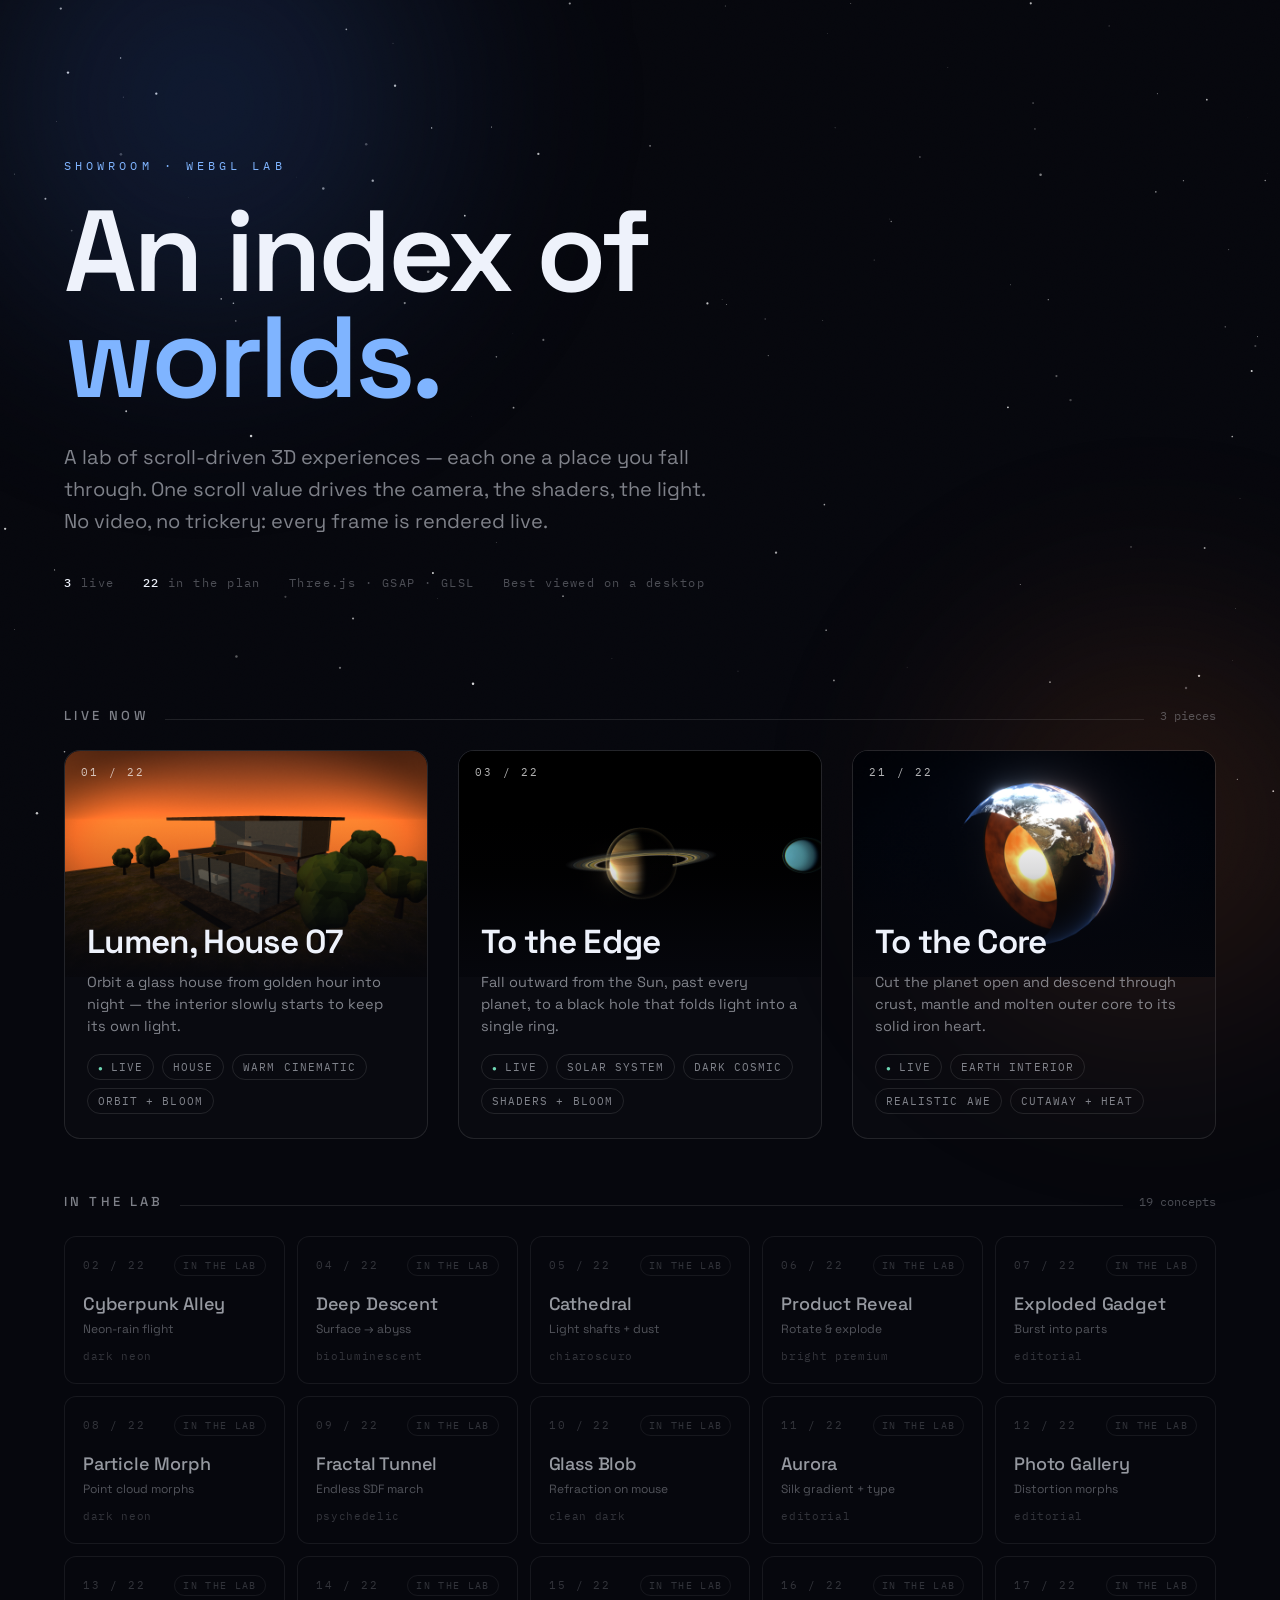
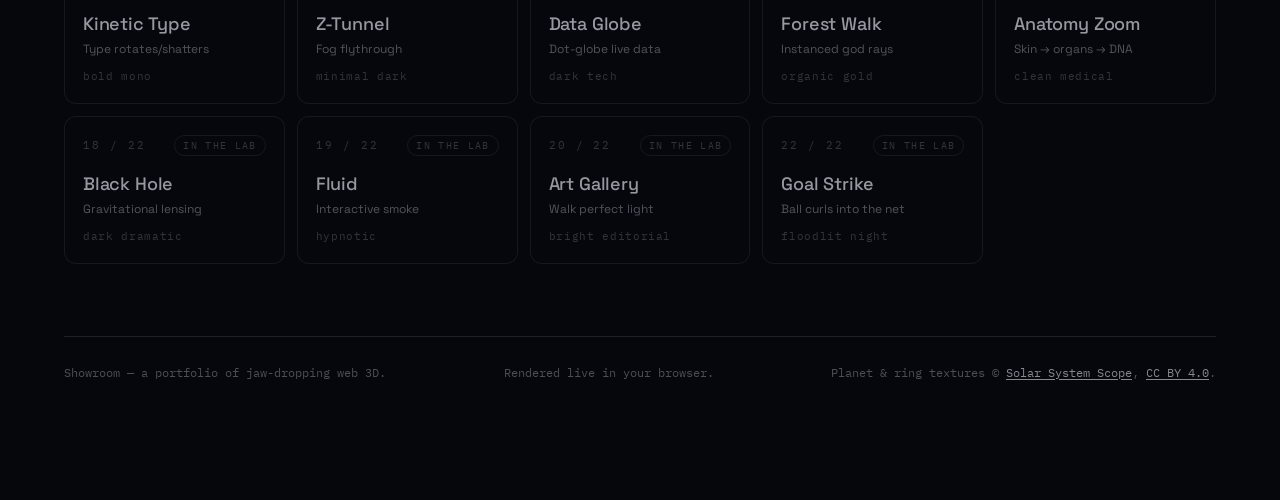
==== index.html @ 47e50769 "chore: initialize repository, capture current showroom state" ====
<!doctype html>
<html lang="en">
<head>
<meta charset="utf-8">
<meta name="viewport" content="width=device-width, initial-scale=1">
<title>Showroom — An Index of Worlds</title>
<meta name="description" content="A lab of scroll-driven 3D web experiences. Each one is a world you fall through.">

<link rel="preconnect" href="https://fonts.googleapis.com">
<link rel="preconnect" href="https://fonts.gstatic.com" crossorigin>
<link href="https://fonts.googleapis.com/css2?family=Space+Grotesk:wght@400;500;600;700&family=IBM+Plex+Mono:wght@400;500&display=swap" rel="stylesheet">

<style>
  :root {
    --bg: #06070d;
    --ink: #eef2fb;
    --dim: rgba(238,242,251,.52);
    --faint: rgba(238,242,251,.30);
    --line: rgba(255,255,255,.10);
    --accent: #7fb4ff;
    --live: #6fd6b4;
  }
  *, *::before, *::after { box-sizing: border-box; }
  html { scroll-behavior: smooth; }
  body {
    margin: 0; background: var(--bg); color: var(--ink);
    font-family: "Space Grotesk", system-ui, sans-serif;
    -webkit-font-smoothing: antialiased; text-rendering: optimizeLegibility;
    overflow-x: hidden;
  }
  .mono { font-family: "IBM Plex Mono", ui-monospace, monospace; }

  /* ---- ambient background ---- */
  #stars { position: fixed; inset: 0; z-index: 0; display: block; }
  .glow { position: fixed; z-index: 0; border-radius: 50%; filter: blur(90px); pointer-events: none; opacity: .5; }
  .glow.cool { width: 60vw; height: 60vw; left: -14vw; top: -22vw;
    background: radial-gradient(circle, rgba(58,104,196,.55), transparent 62%); animation: drift1 26s ease-in-out infinite; }
  .glow.warm { width: 52vw; height: 52vw; right: -16vw; bottom: -20vw;
    background: radial-gradient(circle, rgba(196,96,40,.42), transparent 62%); animation: drift2 32s ease-in-out infinite; }
  @keyframes drift1 { 0%,100%{ transform: translate(0,0) scale(1); } 50%{ transform: translate(5vw,4vw) scale(1.08); } }
  @keyframes drift2 { 0%,100%{ transform: translate(0,0) scale(1); } 50%{ transform: translate(-4vw,-3vw) scale(1.1); } }
  .grain { position: fixed; inset: 0; z-index: 1; pointer-events: none; opacity: .035; mix-blend-mode: overlay;
    background-image: url("data:image/svg+xml,%3Csvg xmlns='http://www.w3.org/2000/svg' width='160' height='160'%3E%3Cfilter id='n'%3E%3CfeTurbulence type='fractalNoise' baseFrequency='0.85' numOctaves='2'/%3E%3C/filter%3E%3Crect width='100%25' height='100%25' filter='url(%23n)'/%3E%3C/svg%3E"); }

  .wrap { position: relative; z-index: 2; max-width: 1280px; margin: 0 auto; padding: clamp(28px,6vw,80px) clamp(22px,5vw,64px) 120px; }

  /* ---- header ---- */
  header { padding: clamp(40px,9vh,120px) 0 clamp(48px,7vh,84px); }
  .eyebrow { font-size: 12px; letter-spacing: .34em; color: var(--accent); text-transform: uppercase; margin: 0 0 26px; }
  h1 { font-weight: 600; font-size: clamp(46px,9vw,120px); line-height: .92; letter-spacing: -.035em; margin: 0; }
  h1 em { font-style: normal; color: var(--accent); }
  .lede { max-width: 50ch; margin: 30px 0 0; font-size: clamp(16px,1.8vw,20px); line-height: 1.6; color: var(--dim); font-weight: 400; }
  .meta-row { display: flex; flex-wrap: wrap; gap: 28px; margin-top: 38px; font-size: 12px; letter-spacing: .12em; color: var(--faint); }
  .meta-row b { color: var(--ink); font-weight: 500; }

  /* ---- section heads ---- */
  .sec-head { display: flex; align-items: baseline; gap: 16px; margin: clamp(36px,6vh,72px) 0 26px; }
  .sec-head h2 { font-size: 13px; letter-spacing: .26em; text-transform: uppercase; color: var(--dim); margin: 0; font-weight: 500; }
  .sec-head .rule { flex: 1; height: 1px; background: var(--line); }
  .sec-head .count { font-size: 12px; color: var(--faint); }

  /* ---- featured cards ---- */
  .featured { display: grid; gap: clamp(20px,2.4vw,30px); grid-template-columns: repeat(auto-fit, minmax(330px, 1fr)); }
  .card { position: relative; display: flex; flex-direction: column; text-decoration: none; color: inherit;
    border: 1px solid var(--line); border-radius: 16px; overflow: hidden; background: rgba(255,255,255,.015);
    transition: transform .4s cubic-bezier(.2,.7,.2,1), border-color .4s, box-shadow .4s; will-change: transform; }
  .card:hover { transform: translateY(-7px); border-color: rgba(255,255,255,.28);
    box-shadow: 0 24px 60px rgba(0,0,0,.55), 0 0 0 1px rgba(255,255,255,.04); }
  .shot { position: relative; aspect-ratio: 16 / 10; overflow: hidden; background: #03060e; }
  .shot img { width: 100%; height: 100%; object-fit: cover; display: block;
    transition: transform .6s cubic-bezier(.2,.7,.2,1), filter .6s; filter: saturate(1.02); }
  .card:hover .shot img { transform: scale(1.055); }
  .shot::after { content: ""; position: absolute; inset: 0;
    background: linear-gradient(to top, rgba(6,7,13,.92) 2%, rgba(6,7,13,.15) 46%, rgba(6,7,13,0) 70%); }
  .num { position: absolute; top: 14px; left: 16px; z-index: 2; font-size: 11px; letter-spacing: .2em; color: rgba(255,255,255,.7); }
  .enter { position: absolute; top: 14px; right: 16px; z-index: 2; font-size: 11px; letter-spacing: .16em;
    color: var(--ink); opacity: 0; transform: translateX(-6px); transition: opacity .35s, transform .35s; }
  .card:hover .enter { opacity: 1; transform: translateX(0); }
  .body { position: relative; z-index: 2; padding: 0 22px 24px; margin-top: -52px; }
  .card h3 { font-size: clamp(26px,2.6vw,34px); line-height: 1; letter-spacing: -.02em; margin: 0 0 12px; font-weight: 600; }
  .card p { margin: 0 0 16px; font-size: 14.5px; line-height: 1.55; color: var(--dim); max-width: 38ch; }
  .tags { display: flex; flex-wrap: wrap; gap: 8px; }
  .tag { font-size: 10.5px; letter-spacing: .1em; text-transform: uppercase; padding: 5px 10px; border-radius: 999px;
    border: 1px solid var(--line); color: var(--dim); }
  .tag.dot::before { content: "●"; color: var(--live); margin-right: 7px; font-size: 8px; vertical-align: middle; }

  /* ---- lab grid ---- */
  .lab { display: grid; gap: 12px; grid-template-columns: repeat(auto-fill, minmax(220px, 1fr)); }
  .tile { border: 1px solid var(--line); border-radius: 12px; padding: 18px 18px 20px; background: rgba(255,255,255,.012);
    opacity: .62; transition: opacity .3s, border-color .3s; }
  .tile:hover { opacity: .92; border-color: rgba(255,255,255,.18); }
  .tile .top { display: flex; justify-content: space-between; align-items: center; margin-bottom: 16px; }
  .tile .top .n { font-size: 11px; letter-spacing: .18em; color: var(--faint); }
  .tile .top .st { font-size: 9.5px; letter-spacing: .14em; text-transform: uppercase; color: var(--faint);
    border: 1px solid var(--line); border-radius: 999px; padding: 3px 8px; }
  .tile h4 { margin: 0 0 6px; font-size: 18px; font-weight: 500; letter-spacing: -.01em; }
  .tile .w { font-size: 12px; color: var(--dim); }
  .tile .v { margin-top: 12px; font-size: 11px; letter-spacing: .06em; color: var(--faint); }

  footer { margin-top: clamp(56px,8vh,96px); padding-top: 28px; border-top: 1px solid var(--line);
    display: flex; flex-wrap: wrap; gap: 14px 28px; justify-content: space-between; font-size: 12px; color: var(--faint); }
  footer a { color: rgba(238,242,251,.55); text-decoration: underline; text-underline-offset: 2px; }
  footer a:hover { color: var(--accent); }

  @media (prefers-reduced-motion: reduce) {
    html { scroll-behavior: auto; }
    .glow { animation: none; }
    .card, .shot img { transition: none; }
  }
</style>
</head>
<body>

<canvas id="stars"></canvas>
<div class="glow cool" aria-hidden="true"></div>
<div class="glow warm" aria-hidden="true"></div>
<div class="grain" aria-hidden="true"></div>

<div class="wrap">
  <header>
    <p class="eyebrow mono">Showroom · WebGL Lab</p>
    <h1>An index of<br><em>worlds.</em></h1>
    <p class="lede">A lab of scroll-driven 3D experiences — each one a place you fall through.
      One scroll value drives the camera, the shaders, the light. No video, no trickery: every frame is rendered live.</p>
    <div class="meta-row mono">
      <span><b id="liveCount">3</b> live</span>
      <span><b id="totalCount">22</b> in the plan</span>
      <span>Three.js · GSAP · GLSL</span>
      <span>Best viewed on a desktop</span>
    </div>
  </header>

  <div class="sec-head">
    <h2>Live now</h2><span class="rule"></span><span class="count mono" id="liveCountB">3 pieces</span>
  </div>
  <div class="featured" id="featured"></div>

  <div class="sec-head">
    <h2>In the lab</h2><span class="rule"></span><span class="count mono" id="labCount">— coming</span>
  </div>
  <div class="lab" id="lab"></div>

  <footer class="mono">
    <span>Showroom — a portfolio of jaw-dropping web 3D.</span>
    <span>Rendered live in your browser.</span>
    <span>Planet &amp; ring textures © <a href="https://www.solarsystemscope.com/textures/" target="_blank" rel="noopener">Solar System Scope</a>, <a href="https://creativecommons.org/licenses/by/4.0/" target="_blank" rel="noopener">CC&nbsp;BY&nbsp;4.0</a>.</span>
  </footer>
</div>

<script>
  // ---- design registry (mirrors PLAN.md) ----
  const LIVE = [
    { num: '01', slug: '01-house-walkthrough', title: 'Lumen, House 07',
      desc: 'Orbit a glass house from golden hour into night — the interior slowly starts to keep its own light.',
      tags: ['House', 'Warm cinematic', 'Orbit + bloom'] },
    { num: '03', slug: '03-solar-journey', title: 'To the Edge',
      desc: 'Fall outward from the Sun, past every planet, to a black hole that folds light into a single ring.',
      tags: ['Solar system', 'Dark cosmic', 'Shaders + bloom'] },
    { num: '21', slug: '21-earth-descent', title: 'To the Core',
      desc: 'Cut the planet open and descend through crust, mantle and molten outer core to its solid iron heart.',
      tags: ['Earth interior', 'Realistic awe', 'Cutaway + heat'] },
  ];
  const LAB = [
    ['02','cyberpunk-alley','Cyberpunk Alley','Neon-rain flight','dark neon'],
    ['04','deep-descent','Deep Descent','Surface → abyss','bioluminescent'],
    ['05','cathedral','Cathedral','Light shafts + dust','chiaroscuro'],
    ['06','product-reveal','Product Reveal','Rotate & explode','bright premium'],
    ['07','exploded-gadget','Exploded Gadget','Burst into parts','editorial'],
    ['08','particle-morph','Particle Morph','Point cloud morphs','dark neon'],
    ['09','raymarch-fractal','Fractal Tunnel','Endless SDF march','psychedelic'],
    ['10','glass-blob','Glass Blob','Refraction on mouse','clean dark'],
    ['11','aurora-hero','Aurora','Silk gradient + type','editorial'],
    ['12','webgl-gallery','Photo Gallery','Distortion morphs','editorial'],
    ['13','kinetic-type','Kinetic Type','Type rotates/shatters','bold mono'],
    ['14','depth-tunnel','Z-Tunnel','Fog flythrough','minimal dark'],
    ['15','data-globe','Data Globe','Dot-globe live data','dark tech'],
    ['16','forest-walk','Forest Walk','Instanced god rays','organic gold'],
    ['17','anatomy-zoom','Anatomy Zoom','Skin → organs → DNA','clean medical'],
    ['18','black-hole','Black Hole','Gravitational lensing','dark dramatic'],
    ['19','fluid-sim','Fluid','Interactive smoke','hypnotic'],
    ['20','art-gallery','Art Gallery','Walk perfect light','bright editorial'],
    ['22','goal-strike','Goal Strike','Ball curls into the net','floodlit night'],
  ];

  const featured = document.getElementById('featured');
  LIVE.forEach((d) => {
    const a = document.createElement('a');
    a.className = 'card'; a.href = `designs/${d.slug}/`;
    a.innerHTML = `
      <div class="shot">
        <span class="num mono">${d.num} / 22</span>
        <span class="enter mono">Enter →</span>
        <img src="assets/posters/${d.slug}.png" alt="${d.title}" loading="lazy">
      </div>
      <div class="body">
        <h3>${d.title}</h3>
        <p>${d.desc}</p>
        <div class="tags">
          <span class="tag dot mono">Live</span>
          ${d.tags.map((t) => `<span class="tag mono">${t}</span>`).join('')}
        </div>
      </div>`;
    featured.appendChild(a);
  });

  const lab = document.getElementById('lab');
  LAB.forEach(([num, slug, title, world, vibe]) => {
    const el = document.createElement('div');
    el.className = 'tile';
    el.innerHTML = `
      <div class="top"><span class="n mono">${num} / 22</span><span class="st mono">In the lab</span></div>
      <h4>${title}</h4><div class="w">${world}</div><div class="v mono">${vibe}</div>`;
    lab.appendChild(el);
  });
  document.getElementById('labCount').textContent = `${LAB.length} concepts`;
  document.getElementById('liveCount').textContent = LIVE.length;
  document.getElementById('liveCountB').textContent = `${LIVE.length} pieces`;
  document.getElementById('totalCount').textContent = LIVE.length + LAB.length;

  // ---- lightweight starfield (frozen for reduced-motion) ----
  const reduce = matchMedia('(prefers-reduced-motion: reduce)').matches;
  const cv = document.getElementById('stars'), cx = cv.getContext('2d');
  let stars = [], W, H, dpr = Math.min(devicePixelRatio || 1, 2);
  function resize() {
    W = cv.width = innerWidth * dpr; H = cv.height = innerHeight * dpr;
    cv.style.width = innerWidth + 'px'; cv.style.height = innerHeight + 'px';
    const n = Math.round((innerWidth * innerHeight) / 9000);
    stars = Array.from({ length: n }, () => ({
      x: Math.random() * W, y: Math.random() * H,
      r: (Math.random() * 1.1 + 0.2) * dpr,
      a: Math.random(), s: Math.random() * 0.6 + 0.2,
      tw: Math.random() * Math.PI * 2,
    }));
  }
  function draw(t) {
    cx.clearRect(0, 0, W, H);
    for (const st of stars) {
      const tw = reduce ? st.a : 0.5 + 0.5 * Math.sin(st.tw + t * 0.0012 * st.s);
      cx.globalAlpha = 0.25 + tw * 0.6;
      cx.fillStyle = st.r > 1.6 * dpr ? '#bcd2ff' : '#ffffff';
      cx.beginPath(); cx.arc(st.x, st.y, st.r, 0, 6.283); cx.fill();
      if (!reduce) { st.y += st.s * 0.12 * dpr; if (st.y > H) { st.y = 0; st.x = Math.random() * W; } }
    }
    cx.globalAlpha = 1;
    if (!reduce) requestAnimationFrame(draw);
  }
  addEventListener('resize', resize);
  resize();
  if (reduce) draw(0); else requestAnimationFrame(draw);
</script>
</body>
</html>
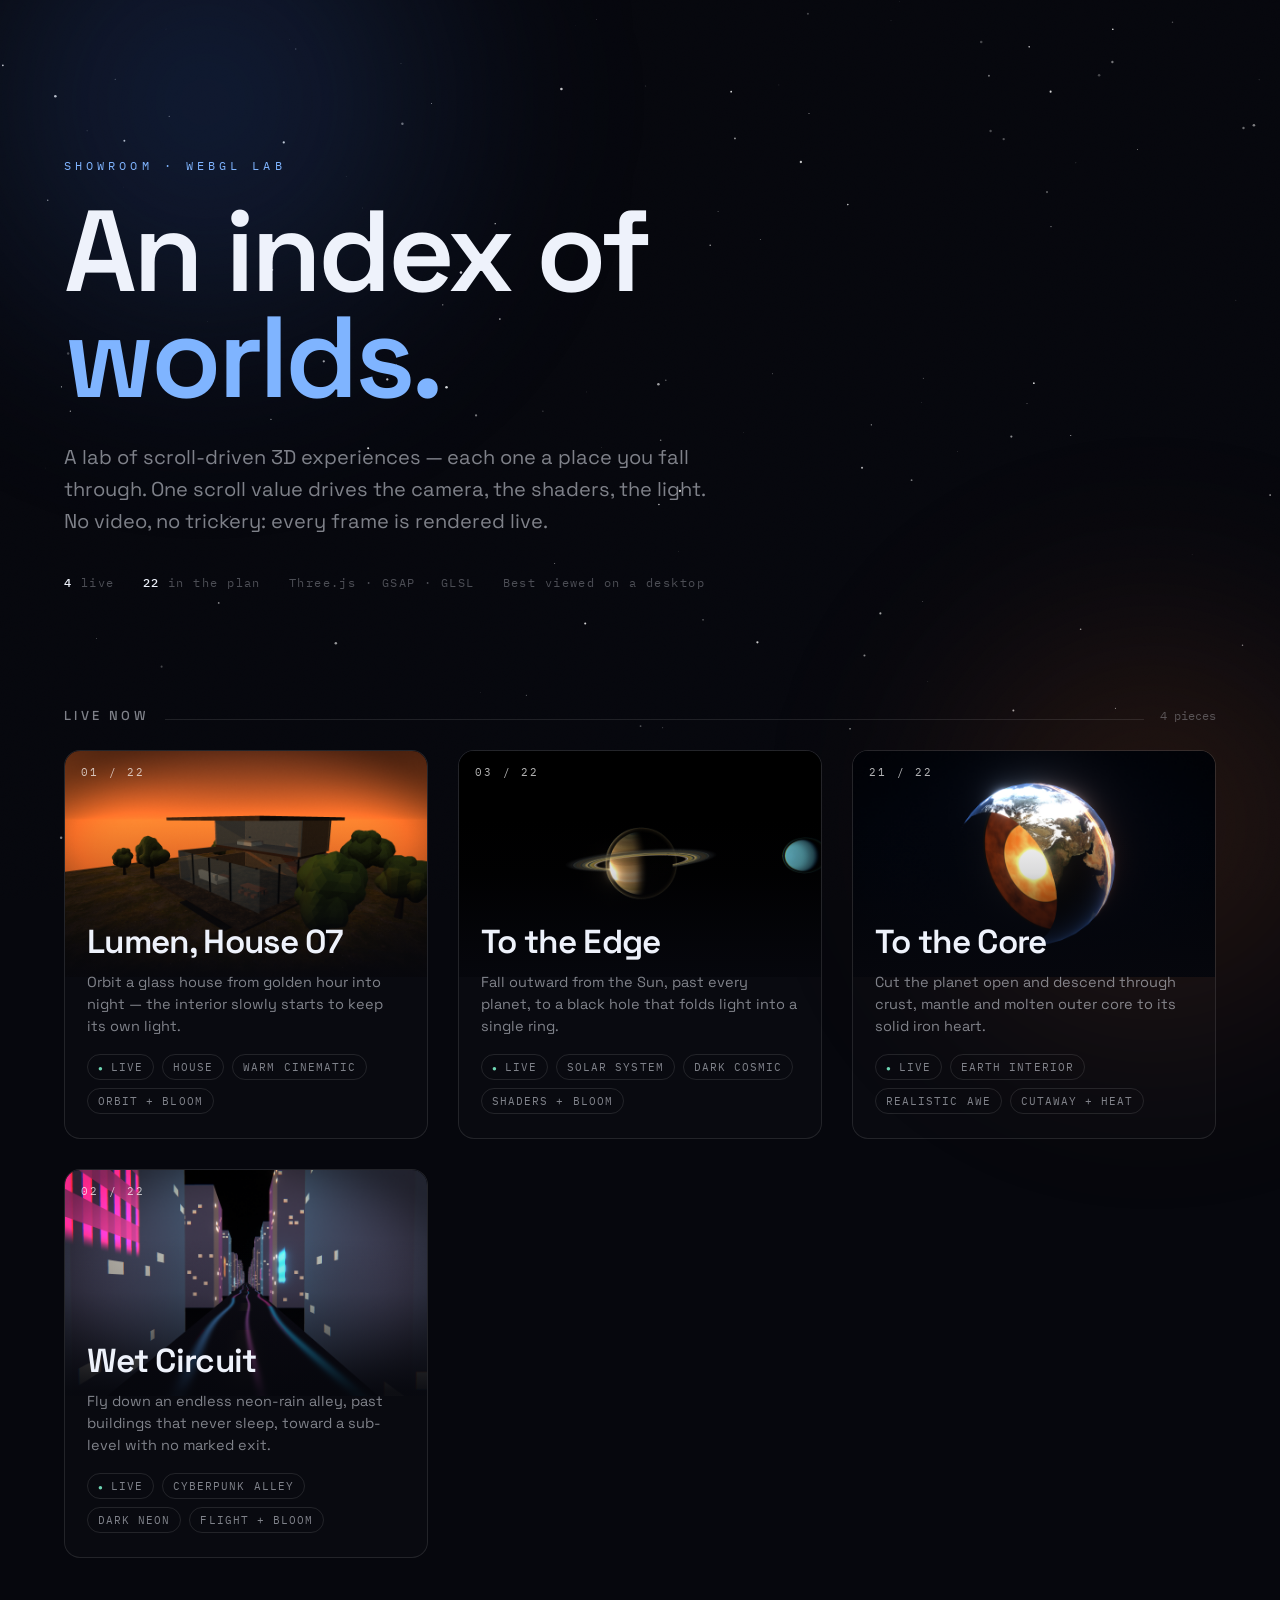
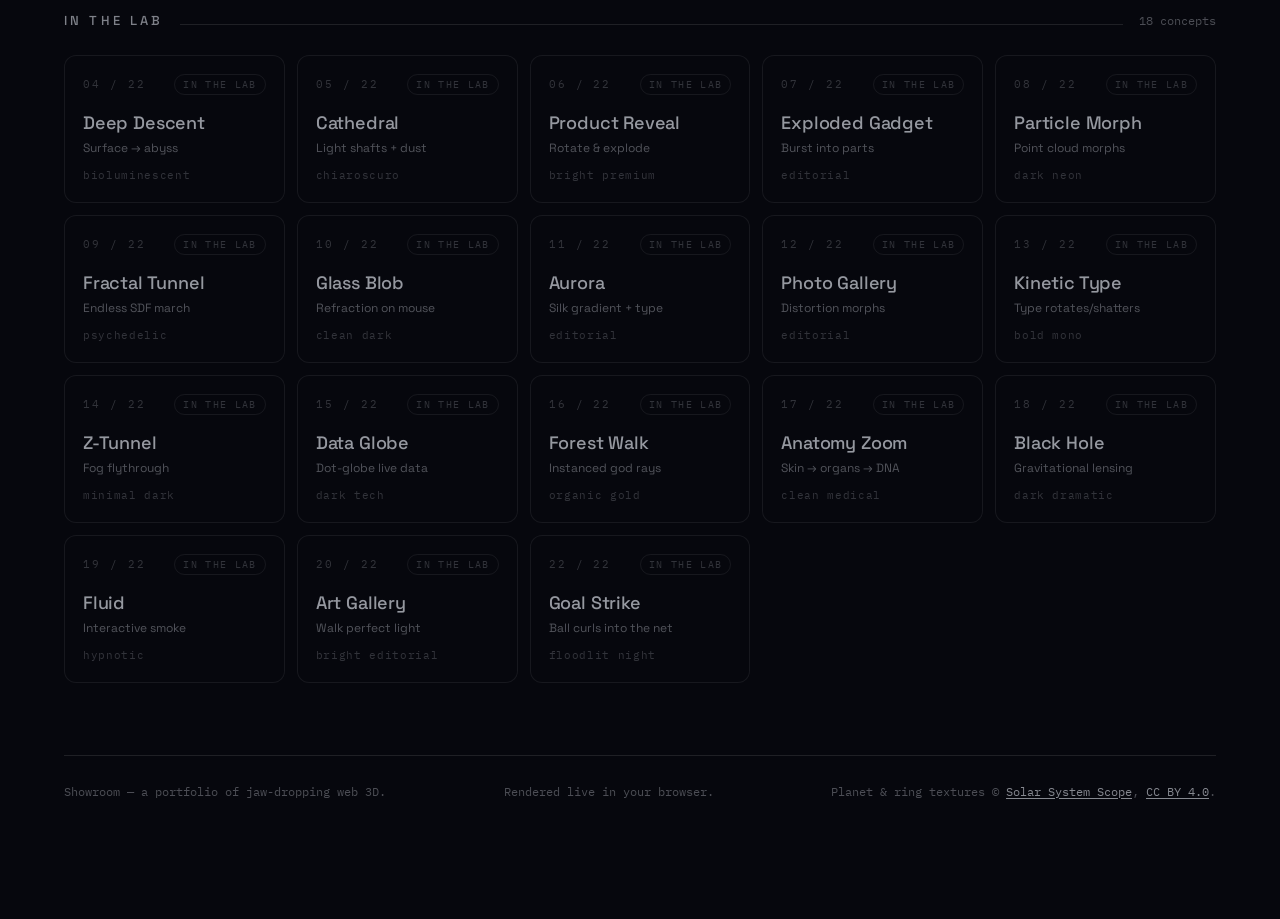
==== commit 40633681: "feat: add 02-cyberpunk-alley showpiece to the showroom Endless neon-rain flight through a wet cyberp" ====
--- a/index.html
+++ b/index.html
@@ -159,9 +159,11 @@
     { num: '21', slug: '21-earth-descent', title: 'To the Core',
       desc: 'Cut the planet open and descend through crust, mantle and molten outer core to its solid iron heart.',
       tags: ['Earth interior', 'Realistic awe', 'Cutaway + heat'] },
+    { num: '02', slug: '02-cyberpunk-alley', title: 'Wet Circuit',
+      desc: 'Fly down an endless neon-rain alley, past buildings that never sleep, toward a sub-level with no marked exit.',
+      tags: ['Cyberpunk alley', 'Dark neon', 'Flight + bloom'] },
   ];
   const LAB = [
-    ['02','cyberpunk-alley','Cyberpunk Alley','Neon-rain flight','dark neon'],
     ['04','deep-descent','Deep Descent','Surface → abyss','bioluminescent'],
     ['05','cathedral','Cathedral','Light shafts + dust','chiaroscuro'],
     ['06','product-reveal','Product Reveal','Rotate & explode','bright premium'],
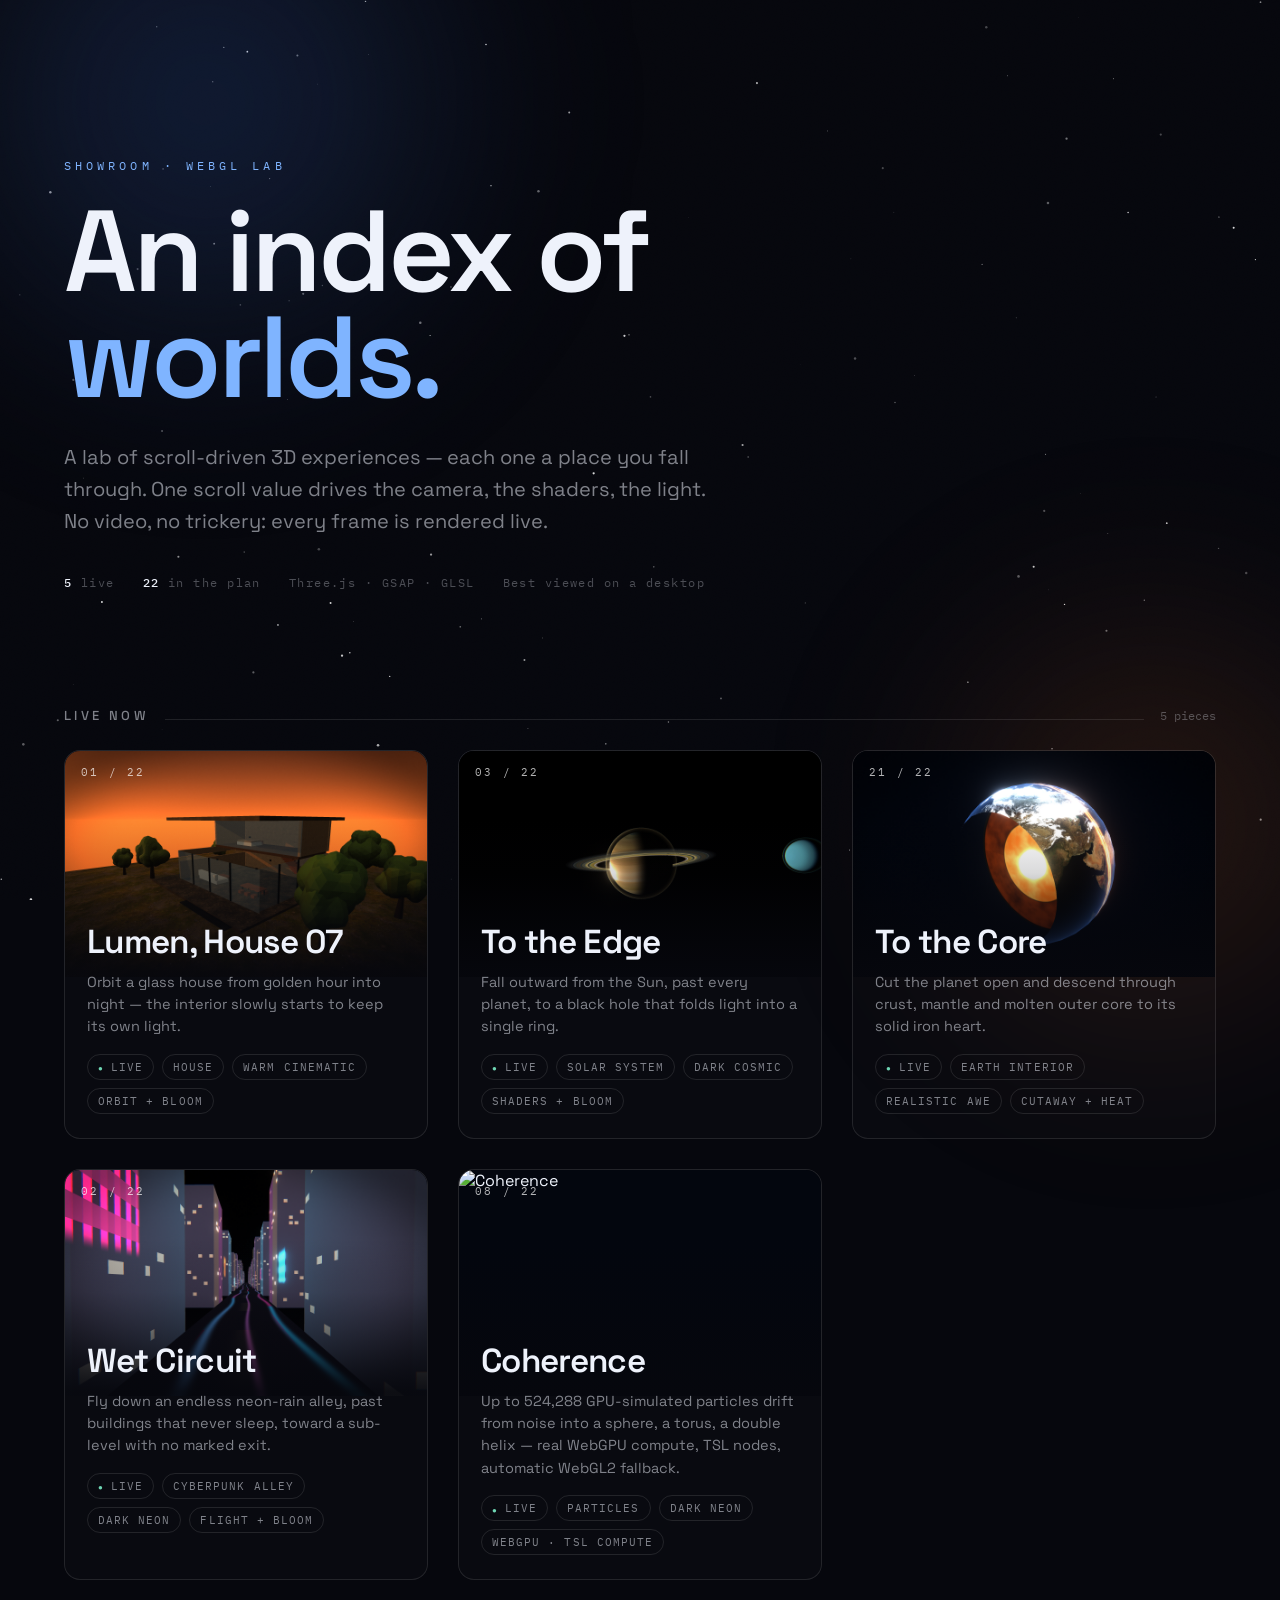
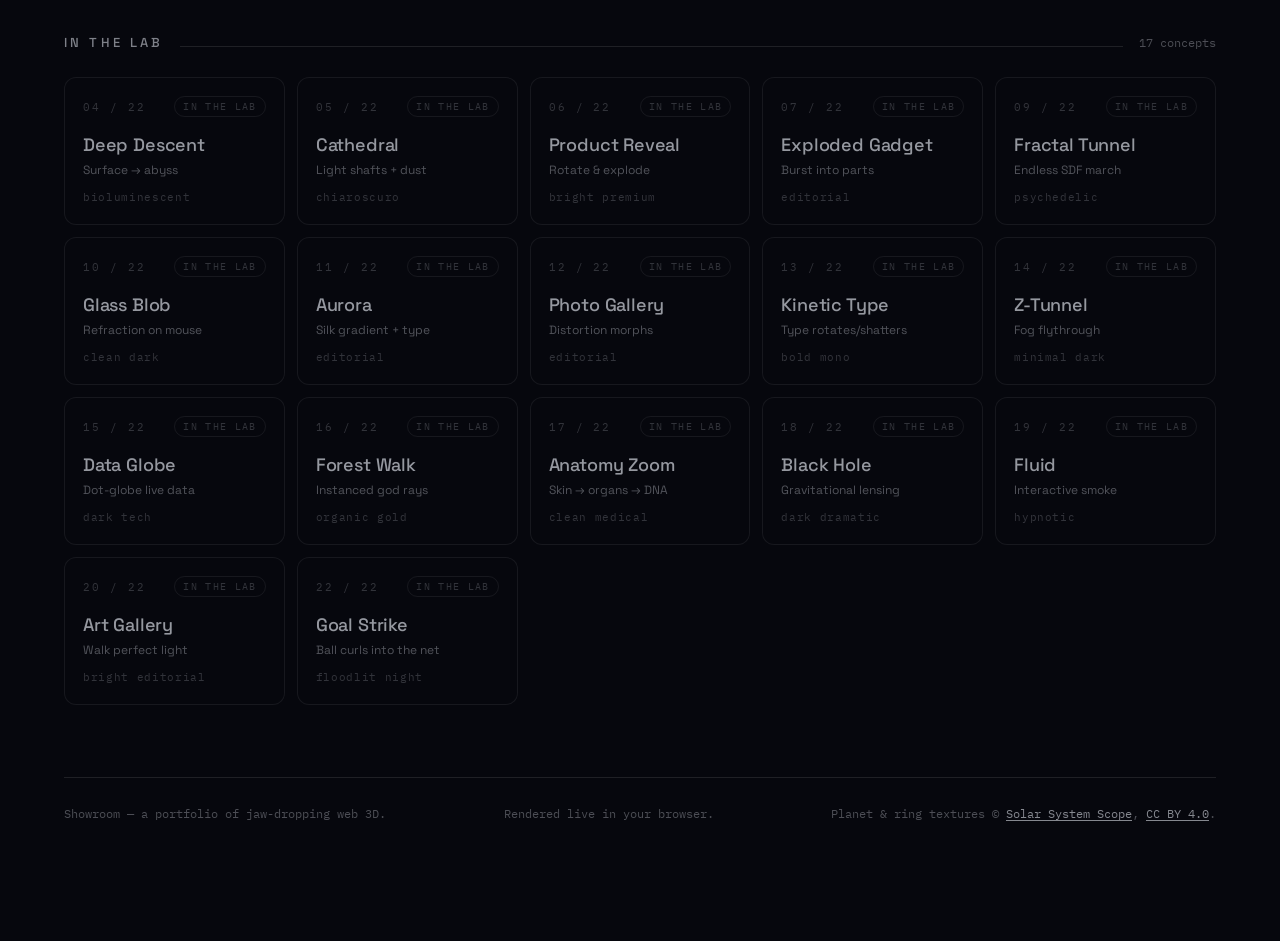
==== commit 36eaee32: "feat: add 08-particle-morph, the repo's first WebGPU/TSL showpiece "Coherence" — up to 524,288 GPU-s" ====
--- a/index.html
+++ b/index.html
@@ -162,13 +162,15 @@
     { num: '02', slug: '02-cyberpunk-alley', title: 'Wet Circuit',
       desc: 'Fly down an endless neon-rain alley, past buildings that never sleep, toward a sub-level with no marked exit.',
       tags: ['Cyberpunk alley', 'Dark neon', 'Flight + bloom'] },
+    { num: '08', slug: '08-particle-morph', title: 'Coherence',
+      desc: 'Up to 524,288 GPU-simulated particles drift from noise into a sphere, a torus, a double helix — real WebGPU compute, TSL nodes, automatic WebGL2 fallback.',
+      tags: ['Particles', 'Dark neon', 'WebGPU · TSL compute'] },
   ];
   const LAB = [
     ['04','deep-descent','Deep Descent','Surface → abyss','bioluminescent'],
     ['05','cathedral','Cathedral','Light shafts + dust','chiaroscuro'],
     ['06','product-reveal','Product Reveal','Rotate & explode','bright premium'],
     ['07','exploded-gadget','Exploded Gadget','Burst into parts','editorial'],
-    ['08','particle-morph','Particle Morph','Point cloud morphs','dark neon'],
     ['09','raymarch-fractal','Fractal Tunnel','Endless SDF march','psychedelic'],
     ['10','glass-blob','Glass Blob','Refraction on mouse','clean dark'],
     ['11','aurora-hero','Aurora','Silk gradient + type','editorial'],
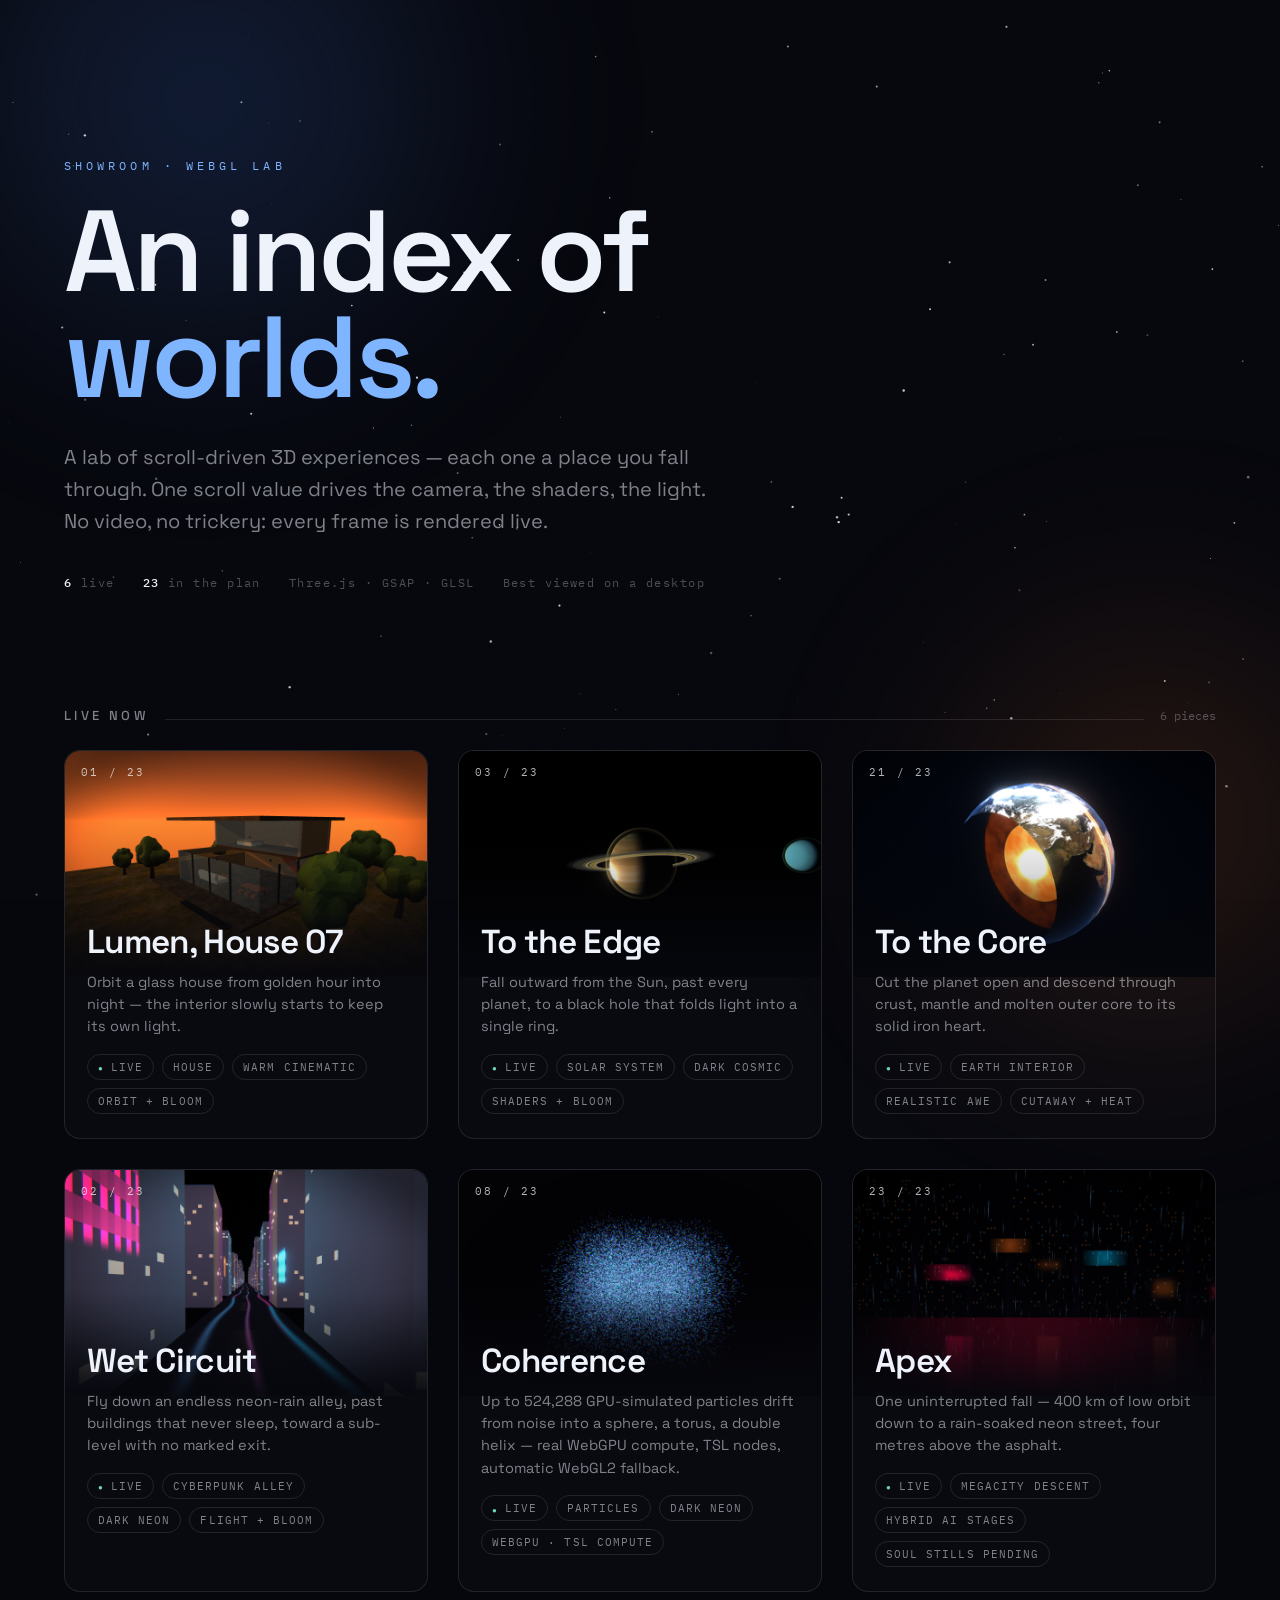
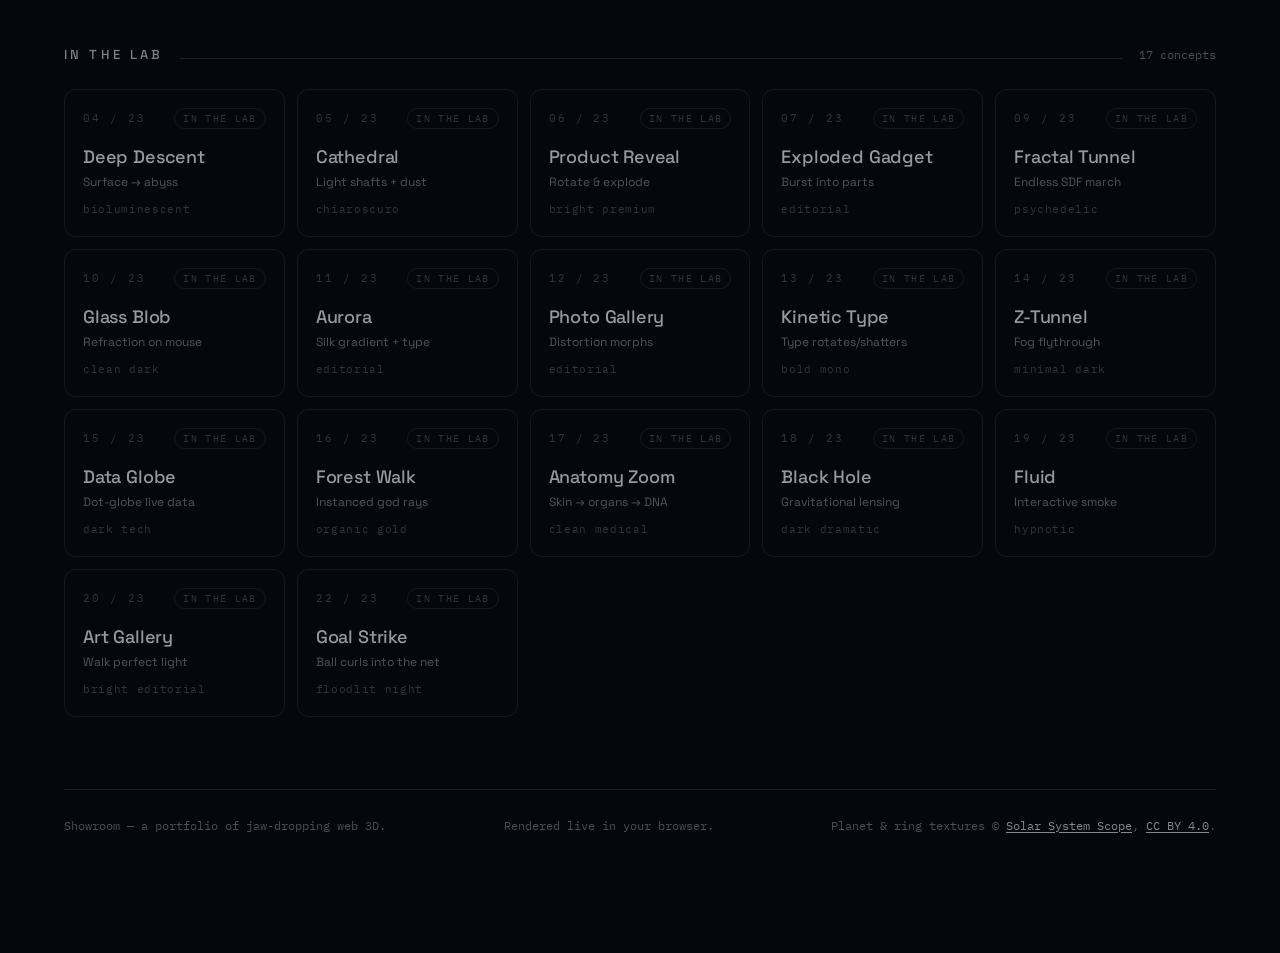
==== commit 44d6b774: "feat: add 23-apex-descent hybrid orbital-descent showpiece" ====
--- a/index.html
+++ b/index.html
@@ -124,7 +124,7 @@
       One scroll value drives the camera, the shaders, the light. No video, no trickery: every frame is rendered live.</p>
     <div class="meta-row mono">
       <span><b id="liveCount">3</b> live</span>
-      <span><b id="totalCount">22</b> in the plan</span>
+      <span><b id="totalCount">23</b> in the plan</span>
       <span>Three.js · GSAP · GLSL</span>
       <span>Best viewed on a desktop</span>
     </div>
@@ -165,6 +165,9 @@
     { num: '08', slug: '08-particle-morph', title: 'Coherence',
       desc: 'Up to 524,288 GPU-simulated particles drift from noise into a sphere, a torus, a double helix — real WebGPU compute, TSL nodes, automatic WebGL2 fallback.',
       tags: ['Particles', 'Dark neon', 'WebGPU · TSL compute'] },
+    { num: '23', slug: '23-apex-descent', title: 'Apex',
+      desc: 'One uninterrupted fall — 400 km of low orbit down to a rain-soaked neon street, four metres above the asphalt.',
+      tags: ['Megacity descent', 'Hybrid AI stages', 'Soul stills pending'] },
   ];
   const LAB = [
     ['04','deep-descent','Deep Descent','Surface → abyss','bioluminescent'],
@@ -192,7 +195,7 @@
     a.className = 'card'; a.href = `designs/${d.slug}/`;
     a.innerHTML = `
       <div class="shot">
-        <span class="num mono">${d.num} / 22</span>
+        <span class="num mono">${d.num} / 23</span>
         <span class="enter mono">Enter →</span>
         <img src="assets/posters/${d.slug}.png" alt="${d.title}" loading="lazy">
       </div>
@@ -212,7 +215,7 @@
     const el = document.createElement('div');
     el.className = 'tile';
     el.innerHTML = `
-      <div class="top"><span class="n mono">${num} / 22</span><span class="st mono">In the lab</span></div>
+      <div class="top"><span class="n mono">${num} / 23</span><span class="st mono">In the lab</span></div>
       <h4>${title}</h4><div class="w">${world}</div><div class="v mono">${vibe}</div>`;
     lab.appendChild(el);
   });
